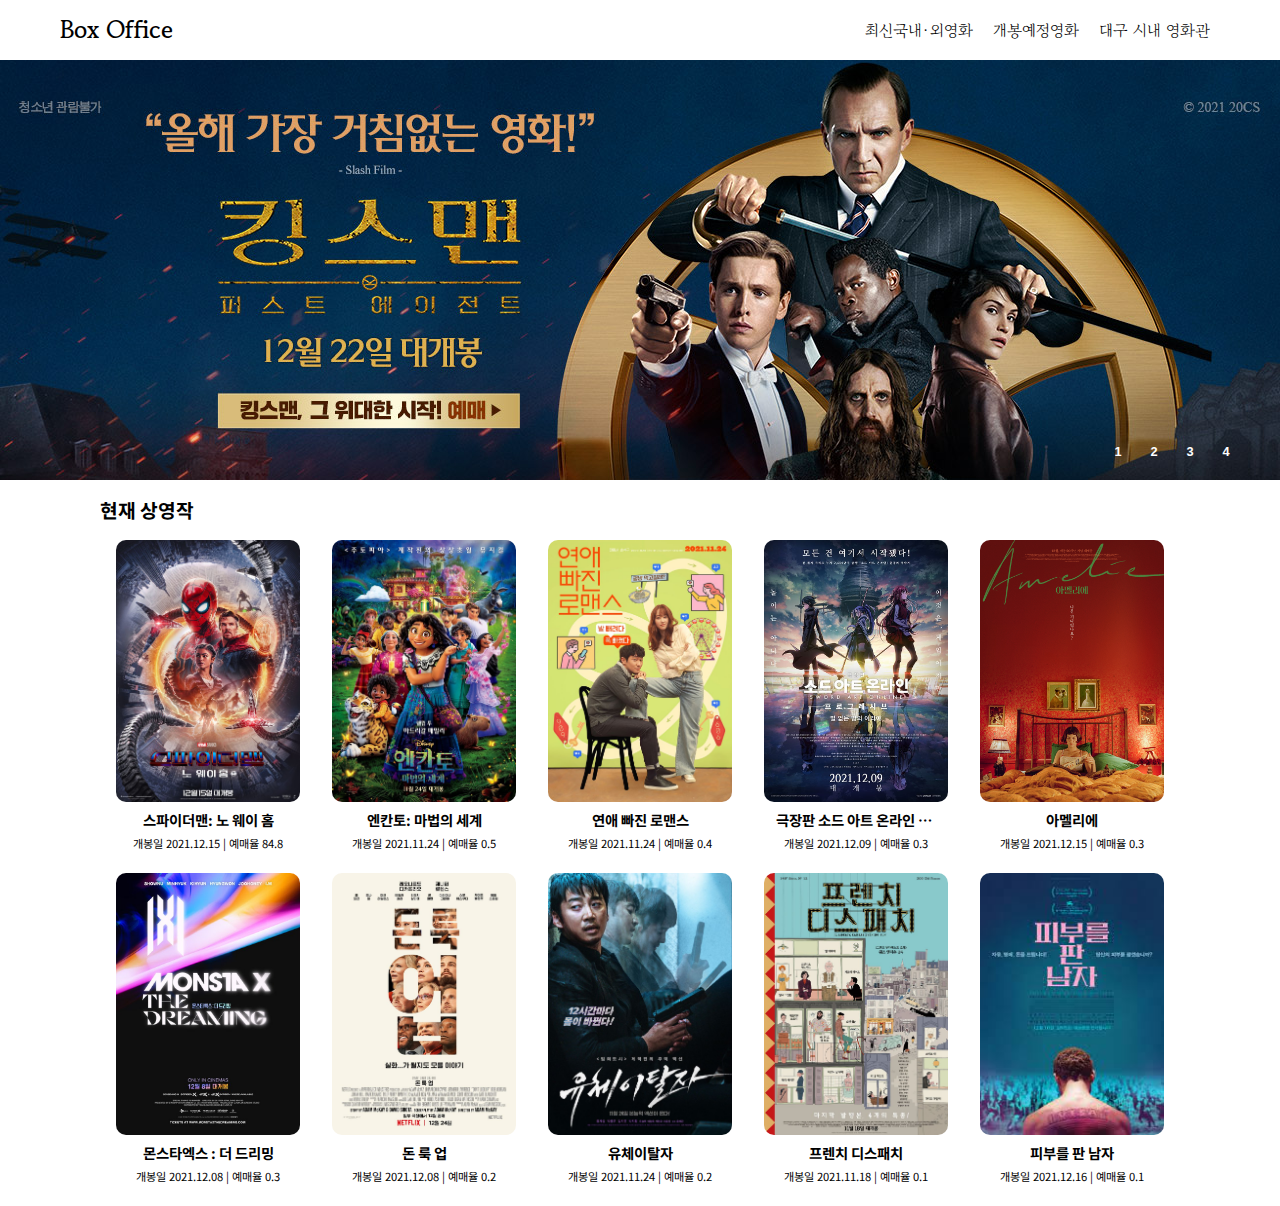
==== current_movie.html @ 6365423b "current_movie fix" ====
<!DOCTYPE html>
<html lang="en">
<head>
    <meta charset="UTF-8">
    <meta http-equiv="X-UA-Compatible" content="IE=edge">
    <meta name="viewport" content="width=device-width, initial-scale=1.0">
    <link rel="stylesheet" href="./res/css/reset.css">
    <link rel="stylesheet" href="./res/css/current_movie.css">
    <script src="./res/js/current_movie_change.js"></script>
    <title>최신국내·외영화</title>
    <script>
    </script>
</head>
<body onload="auto_scroll()">
    <header>
        <p><a href="index.html">Box Office</a></p>
        <ul>
            <li><a href="current_movie.html">최신국내·외영화</a></li>
            <li><a href="#">개봉예정영화</a></li>
            <li><a href="#">대구 시내 영화관</a></li>
        </ul>
    </header>
    <section>
        <div class="scrolling">
            <div>
                <button value="" class="button_check_status" onclick="change_movie_img(1)">1</button>
                <button value="" class="button_check_status" onclick="change_movie_img(2)">2</button>
                <button value="" class="button_check_status" onclick="change_movie_img(3)">3</button>
                <button value="" class="button_check_status" onclick="change_movie_img(4)">4</button>
            </div>
        </div>
        <p class="content_title">현재 상영작</p>
        <div class="content">
            
        </div>
    </section>
    <footer></footer>
</body>
</html>
---- res/css/current_movie.css ----
@import url('https://fonts.googleapis.com/css2?family=Noto+Sans+KR:wght@400;700&display=swap');
body{
    min-width: 1080px;
}
header {
    width: 1200px;
    height: 60px;
    display: flex;
    flex-direction: row;
    justify-content: space-between;
    align-items: center;
    margin: 0 auto;
}
header > p > a {
    font-size: 1.5em;
    font-weight: bold;
    text-decoration: none;
    color: black;
    margin-left: 20px;
}
header > p > a:hover {
    text-shadow: 3px 3px #ddd;
}
header > ul {
    font-size: 1.0em;
    display: flex;
    flex-direction: row;
    margin-right: 20px;
}
header > ul > li {
    padding: 0 10px 0;
}
header > ul > li > a {
    text-decoration: none;
    color: black;
}
header > ul > li > a:hover {
    text-shadow: 3px 3px #ddd;
}
.scrolling {
    width: 100%;
    height: 420px;
    background-color: black;
    background-image: url("./../img/movie1.jpg");
    background-size: cover;
    background-position: center;
    display: flex;
    flex-direction: row;
    justify-content: flex-end;
    align-items: flex-end;
}
.scrolling > div {
    margin: 0 3% 1% 0;
}
.scrolling > div > button {
    width: 25px;
    height: 25px;
    border-radius: 15px;
    margin: 3px;
    background: none;
    color: white;
    border: none;
    cursor: pointer;
    font-size: .8em;
    font-weight: bold;
    text-align: center;
}
.scrolling > div > button:hover{
    background: rgba(255,255,255,0.7);
    color: black;
}
.content_title {
    font-size: 1.2em;
    font-weight: bold;
    width: 1080px;
    margin: 0 auto;
    height: 60px;
    line-height: 60px;
    font-family: "Noto Sans KR", sans-serif;
}
.content {
    width: 1080px;
    margin: 0 auto;
}
.total_zone {
    width: 216px;
    display: inline-block;
}
.img_zone {
    text-align: center;
    position: relative;
}
.img_sty {
    width: 184px;
    height: 262px;
    border-radius: 10px;
    margin: 0 auto;
}
/* .btn_sty{
    visibility: hidden;
    position: absolute;
    top: 0;
    left: 16px;
} */
.hover_menu {
    visibility: hidden;
    width: 184px;
    height: 262px;
    border-radius: 10px;
    position: absolute;
    top: 0;
    left: 16px;
    background: black;
}
.data_zone {
    width: 160px;
    height: 60px;
    text-align: center;
    margin: 0 auto;
    font-family: "Noto Sans KR", sans-serif;
}
.data_zone > p:nth-child(1){
    height: 20px;
    font-size: 0.9em;
    font-weight: bold;
    margin-top: 10px;
    display: block;
    white-space: nowrap;
    overflow: hidden;
    text-overflow: ellipsis;
    font-family: "Noto Sans KR", sans-serif;
}
.data_zone > p:nth-child(2), .data_zone > p:nth-child(3){
    display: inline-block;
    font-size: 0.7em;
    font-family: "Noto Sans KR", sans-serif;
}
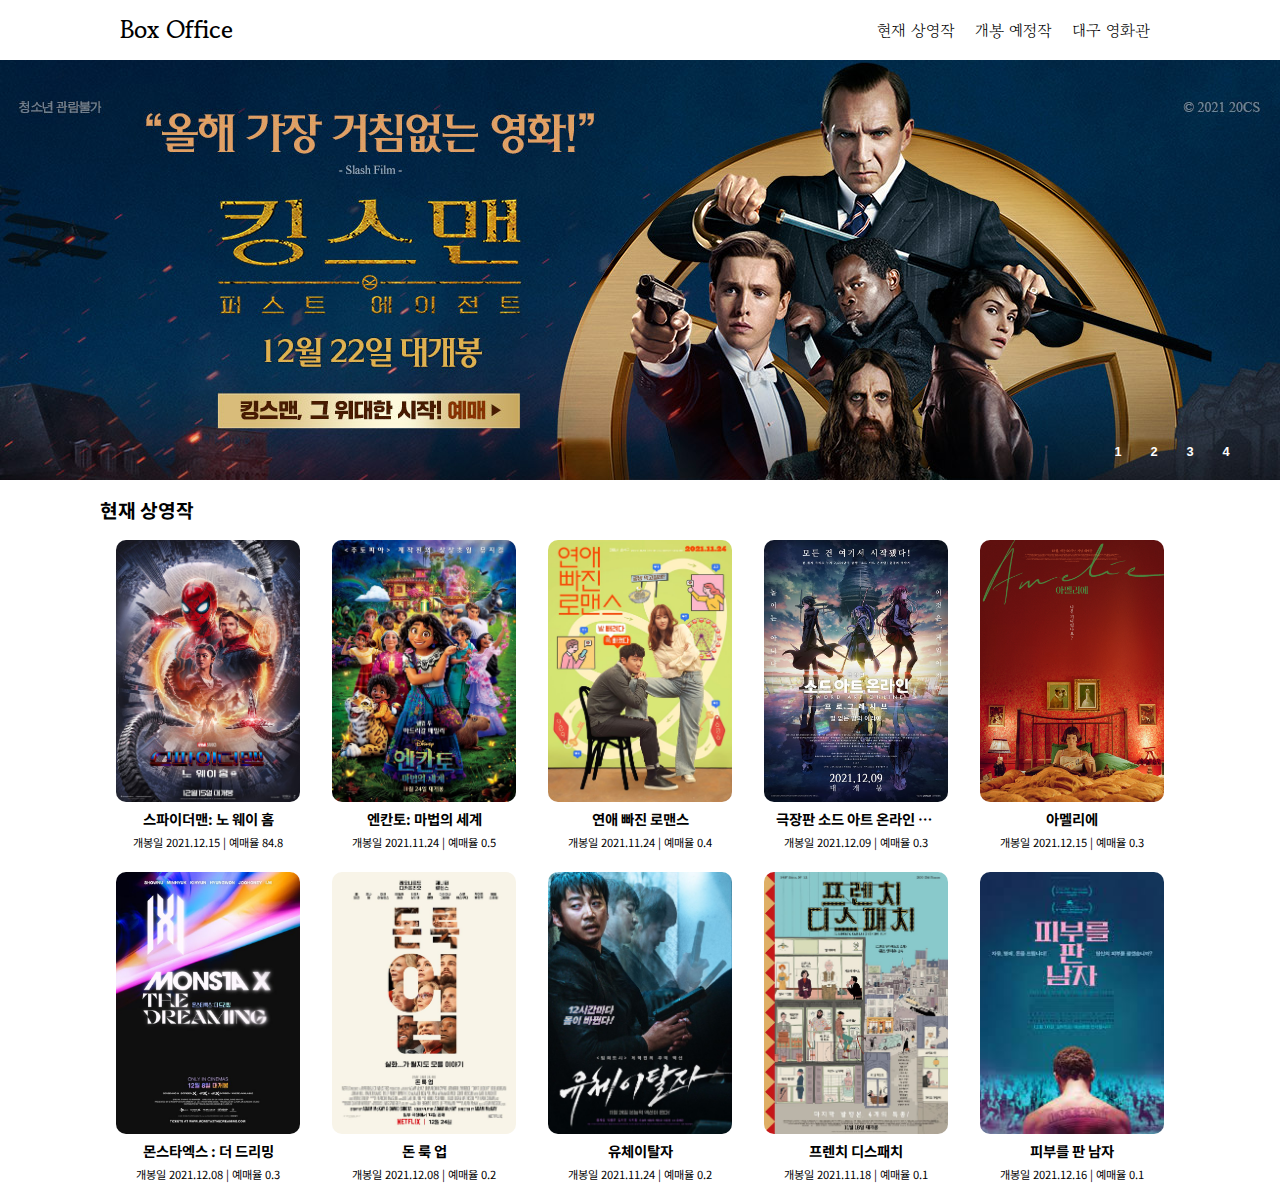
==== commit 0dba748a: "popup -> modal, daegu theater loaction" ====
--- a/current_movie.html
+++ b/current_movie.html
@@ -5,19 +5,20 @@
     <meta http-equiv="X-UA-Compatible" content="IE=edge">
     <meta name="viewport" content="width=device-width, initial-scale=1.0">
     <link rel="stylesheet" href="./res/css/reset.css">
+    <link rel="stylesheet" href="./res/css/header.css">
     <link rel="stylesheet" href="./res/css/current_movie.css">
+    <link rel='stylesheet' href='./res/css/detail_movie.css'>
+    <link rel="stylesheet" href="./res/css/scroll.css">
     <script src="./res/js/current_movie_change.js"></script>
     <title>최신국내·외영화</title>
-    <script>
-    </script>
 </head>
 <body onload="auto_scroll()">
     <header>
         <p><a href="index.html">Box Office</a></p>
         <ul>
-            <li><a href="current_movie.html">최신국내·외영화</a></li>
-            <li><a href="#">개봉예정영화</a></li>
-            <li><a href="#">대구 시내 영화관</a></li>
+            <li><a href="current_movie.html">현재 상영작</a></li>
+            <li><a href="#">개봉 예정작</a></li>
+            <li><a href="daegu_theater.html">대구 영화관</a></li>
         </ul>
     </header>
     <section>
@@ -33,6 +34,10 @@
         <div class="content">
             
         </div>
+        <div class="modal">
+            <div class="modal-content">
+            </div>
+        </div>
     </section>
     <footer></footer>
 </body>
--- a/res/css/header.css
+++ b/res/css/header.css
@@ -0,0 +1,35 @@
+header {
+    width: 1080px;
+    height: 60px;
+    display: flex;
+    flex-direction: row;
+    justify-content: space-between;
+    align-items: center;
+    margin: 0 auto;
+}
+header > p > a {
+    font-size: 1.5em;
+    font-weight: bold;
+    text-decoration: none;
+    color: black;
+    margin-left: 20px;
+}
+header > p > a:hover {
+    text-shadow: 3px 3px #ddd;
+}
+header > ul {
+    font-size: 1.0em;
+    display: flex;
+    flex-direction: row;
+    margin-right: 20px;
+}
+header > ul > li {
+    padding: 0 10px 0;
+}
+header > ul > li > a {
+    text-decoration: none;
+    color: black;
+}
+header > ul > li > a:hover {
+    text-shadow: 3px 3px #ddd;
+}--- a/res/css/current_movie.css
+++ b/res/css/current_movie.css
@@ -1,73 +1,6 @@
 @import url('https://fonts.googleapis.com/css2?family=Noto+Sans+KR:wght@400;700&display=swap');
 body{
     min-width: 1080px;
-}
-header {
-    width: 1200px;
-    height: 60px;
-    display: flex;
-    flex-direction: row;
-    justify-content: space-between;
-    align-items: center;
-    margin: 0 auto;
-}
-header > p > a {
-    font-size: 1.5em;
-    font-weight: bold;
-    text-decoration: none;
-    color: black;
-    margin-left: 20px;
-}
-header > p > a:hover {
-    text-shadow: 3px 3px #ddd;
-}
-header > ul {
-    font-size: 1.0em;
-    display: flex;
-    flex-direction: row;
-    margin-right: 20px;
-}
-header > ul > li {
-    padding: 0 10px 0;
-}
-header > ul > li > a {
-    text-decoration: none;
-    color: black;
-}
-header > ul > li > a:hover {
-    text-shadow: 3px 3px #ddd;
-}
-.scrolling {
-    width: 100%;
-    height: 420px;
-    background-color: black;
-    background-image: url("./../img/movie1.jpg");
-    background-size: cover;
-    background-position: center;
-    display: flex;
-    flex-direction: row;
-    justify-content: flex-end;
-    align-items: flex-end;
-}
-.scrolling > div {
-    margin: 0 3% 1% 0;
-}
-.scrolling > div > button {
-    width: 25px;
-    height: 25px;
-    border-radius: 15px;
-    margin: 3px;
-    background: none;
-    color: white;
-    border: none;
-    cursor: pointer;
-    font-size: .8em;
-    font-weight: bold;
-    text-align: center;
-}
-.scrolling > div > button:hover{
-    background: rgba(255,255,255,0.7);
-    color: black;
 }
 .content_title {
     font-size: 1.2em;
@@ -87,6 +20,9 @@
     display: inline-block;
 }
 .img_zone {
+    width: 184px;
+    height: 262px;
+    margin: 0 auto;
     text-align: center;
     position: relative;
 }
@@ -96,12 +32,21 @@
     border-radius: 10px;
     margin: 0 auto;
 }
-/* .btn_sty{
-    visibility: hidden;
-    position: absolute;
-    top: 0;
-    left: 16px;
-} */
+.btn_sty{
+    border: 2px solid white;
+    color: white;
+    font-size: .9em;
+    background: none;
+    border-radius: 5px;
+    width: 140px;
+    height: 30px;
+    font-weight: bold;
+    cursor: pointer;
+}
+.btn_sty:hover{
+    background: white;
+    color: black;
+}
 .hover_menu {
     visibility: hidden;
     width: 184px;
@@ -109,8 +54,10 @@
     border-radius: 10px;
     position: absolute;
     top: 0;
-    left: 16px;
-    background: black;
+    background: rgba(0,0,0,0.8);
+    display: flex;
+    align-items: center;
+    justify-content: center;
 }
 .data_zone {
     width: 160px;
--- a/res/css/detail_movie.css
+++ b/res/css/detail_movie.css
@@ -0,0 +1,52 @@
+.modal {
+    visibility: hidden;
+    position: fixed;
+    z-index: 1; 
+    padding-top: 100px; 
+    left: 0;
+    top: 0;
+    width: 100%; 
+    height: 100%; 
+    overflow: auto;  
+    background-color: rgba(0,0,0,0.4); 
+  }
+  
+.modal-content {
+    background-color: white;
+    margin: auto;
+    padding: 15px;
+    border: 1px solid #888;
+    width: 600px;
+}
+.modal_article{
+    display: flex;
+    flex-wrap: wrap;
+    flex-direction: row;
+}
+.modal_img_zone{
+    width: 184px;
+    height: 262px;
+    margin-bottom: 15px;
+}
+.modal_movie_data{
+    flex: 1;
+    margin: 0 0 15px 15px;
+    display: flex;
+    flex-direction: column;
+    justify-content: flex-start;
+}
+.modal_movie_data > p{
+    font-family: "Noto Sans KR", sans-serif;
+}
+.modal_movie_data > p:nth-child(1){
+    font-size: 2em;
+    font-weight: bold;
+}
+.modal_movie_data > p:nth-child(2){
+    font-size: 1.2em;
+    margin-bottom: 10px;
+}
+.modal_movie_data > p:not(.modal_movie_data > p:nth-child(1)):not(.modal_movie_data > p:nth-child(2)){
+    font-size: .8em;
+    margin: 3px;
+}--- a/res/css/scroll.css
+++ b/res/css/scroll.css
@@ -0,0 +1,41 @@
+@media screen and (max-width: 1080px) {
+    .scrolling{
+        width: 1080px;
+    }
+}
+@media screen and (min-width: 1080px){
+    .scrolling{
+        width: 100%;
+    }
+}
+.scrolling {
+    height: 420px;
+    background-color: black;
+    background-image: url("./../img/movie1.jpg");
+    background-size: cover;
+    background-position: center;
+    display: flex;
+    flex-direction: row;
+    justify-content: flex-end;
+    align-items: flex-end;
+}
+.scrolling > div {
+    margin: 0 3% 1% 0;
+}
+.scrolling > div > button {
+    width: 25px;
+    height: 25px;
+    border-radius: 15px;
+    margin: 3px;
+    background: none;
+    color: white;
+    border: none;
+    cursor: pointer;
+    font-size: .8em;
+    font-weight: bold;
+    text-align: center;
+}
+.scrolling > div > button:hover{
+    background: rgba(255,255,255,0.7);
+    color: black;
+}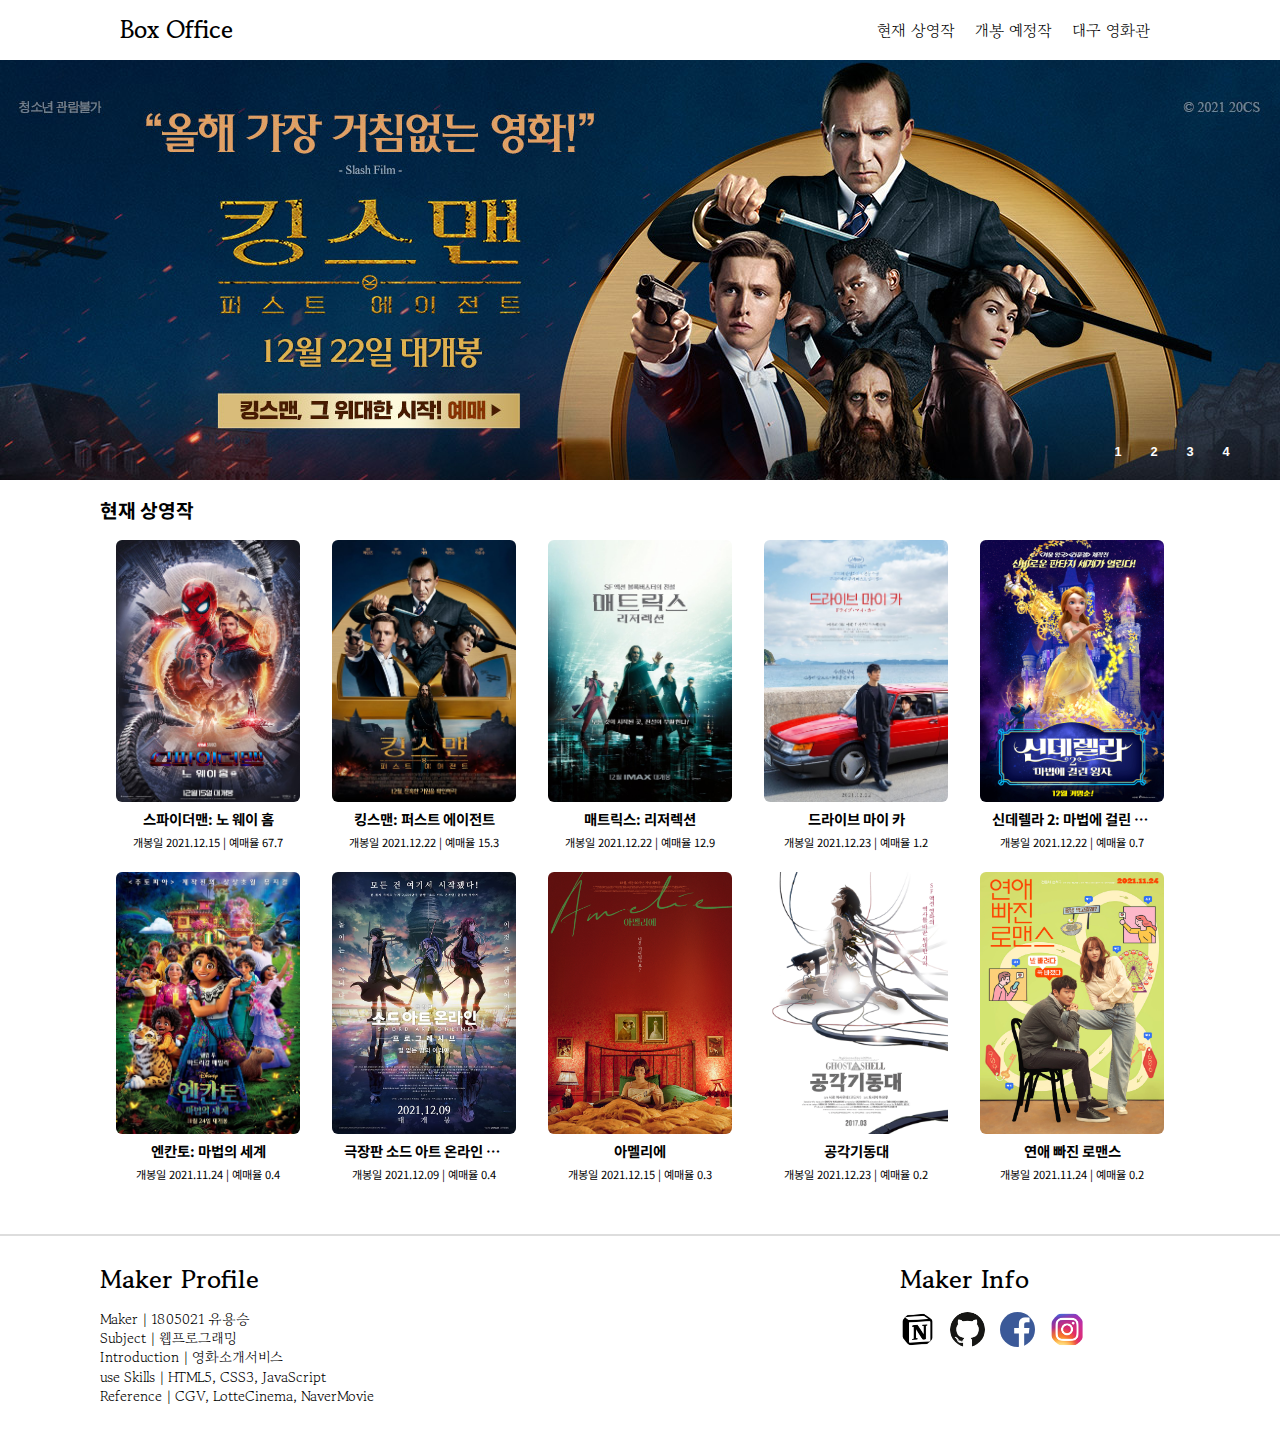
==== commit 2fdb6d39: "project finish" ====
--- a/current_movie.html
+++ b/current_movie.html
@@ -9,15 +9,16 @@
     <link rel="stylesheet" href="./res/css/current_movie.css">
     <link rel='stylesheet' href='./res/css/detail_movie.css'>
     <link rel="stylesheet" href="./res/css/scroll.css">
+    <link rel="stylesheet" href="./res/css/footer.css">
     <script src="./res/js/current_movie_change.js"></script>
-    <title>최신국내·외영화</title>
+    <title>현재 상영작</title>
 </head>
 <body onload="auto_scroll()">
     <header>
         <p><a href="index.html">Box Office</a></p>
         <ul>
             <li><a href="current_movie.html">현재 상영작</a></li>
-            <li><a href="#">개봉 예정작</a></li>
+            <li><a href="planed_movie.html">개봉 예정작</a></li>
             <li><a href="daegu_theater.html">대구 영화관</a></li>
         </ul>
     </header>
@@ -39,6 +40,24 @@
             </div>
         </div>
     </section>
-    <footer></footer>
+    <footer>
+        <div>
+            <div class="footer_content">
+                <p class="footer_sub_subject">Maker Profile</p>
+                <p>Maker | 1805021 유용승</p>
+                <p>Subject | 웹프로그래밍</p>
+                <p>Introduction | 영화소개서비스</p>
+                <p>use Skills | HTML5, CSS3, JavaScript</p>
+                <p>Reference | CGV, LotteCinema, NaverMovie</p>
+            </div>
+            <div class="footer_link">
+                <p class="footer_sub_subject">Maker Info</p>
+                <a href="#" target="_black"><img src="./res/img/footer_img1.png" class="footerImg"></a>
+                <a href="https://www.github.com/dydtmd6801" target="_black"><img src="./res/img/footer_img2.png" class="footerImg"></a>
+                <a href="#" target="_black"><img src="./res/img/footer_img3.png" class="footerImg"></a>
+                <a href="#" target="_black"><img src="./res/img/footer_img4.png" class="footerImg"></a>
+            </div>
+        </div>
+    </footer>
 </body>
 </html>--- a/res/css/current_movie.css
+++ b/res/css/current_movie.css
@@ -29,7 +29,7 @@
 .img_sty {
     width: 184px;
     height: 262px;
-    border-radius: 10px;
+    border-radius: 6px;
     margin: 0 auto;
 }
 .btn_sty{
@@ -54,7 +54,7 @@
     border-radius: 10px;
     position: absolute;
     top: 0;
-    background: rgba(0,0,0,0.8);
+    background: rgba(0,0,0,0.7);
     display: flex;
     align-items: center;
     justify-content: center;
--- a/res/css/detail_movie.css
+++ b/res/css/detail_movie.css
@@ -2,35 +2,41 @@
     visibility: hidden;
     position: fixed;
     z-index: 1; 
-    padding-top: 100px; 
+    padding-top: 50px; 
     left: 0;
     top: 0;
     width: 100%; 
     height: 100%; 
-    overflow: auto;  
+    overflow: auto;
     background-color: rgba(0,0,0,0.4); 
   }
   
 .modal-content {
     background-color: white;
+    border-radius: 6px;
     margin: auto;
-    padding: 15px;
+    padding: 20px;
     border: 1px solid #888;
     width: 600px;
 }
 .modal_article{
     display: flex;
     flex-wrap: wrap;
+    flex-direction: column;
+}
+.modal_article > div{
+    display: flex;
     flex-direction: row;
+    flex-wrap: wrap;
 }
 .modal_img_zone{
     width: 184px;
     height: 262px;
-    margin-bottom: 15px;
+    margin-bottom: 20px;
 }
 .modal_movie_data{
     flex: 1;
-    margin: 0 0 15px 15px;
+    margin: 0 0 20px 20px;
     display: flex;
     flex-direction: column;
     justify-content: flex-start;
@@ -43,10 +49,42 @@
     font-weight: bold;
 }
 .modal_movie_data > p:nth-child(2){
-    font-size: 1.2em;
+    font-size: 1.0em;
     margin-bottom: 10px;
+    color: #666666;
 }
 .modal_movie_data > p:not(.modal_movie_data > p:nth-child(1)):not(.modal_movie_data > p:nth-child(2)){
     font-size: .8em;
     margin: 3px;
+}
+.modal_movie_data > p:last-child{
+    line-height: 20px;
+}
+.modal_summary > p{
+    font-size: 0.9em;
+    font-family: "Noto Sans KR", sans-serif;
+}
+.partition_bar{
+    width: 100%;
+    height: 1px;
+    background: gray;
+    margin: 10px 0;
+}
+#sub_title{
+    font-size: 1.1em;
+    font-weight: bold;
+}
+.modal_article > button {
+    background: white;
+    border: 1px solid black;
+    font-size: 0.8em;
+    font-weight: bold;
+    font-family: "Noto Sans KR", sans-serif;
+    border-radius: 3px;
+    padding: 10px 0;
+    cursor: pointer;
+}
+.modal_article > button:hover{
+    background: black;
+    color: white;
 }--- a/res/css/footer.css
+++ b/res/css/footer.css
@@ -0,0 +1,36 @@
+footer{
+    height: 200px;
+    width: 100%;
+    background: white;
+    border-top: 2px solid #ddd;
+    margin-top: 30px;
+}
+footer > div {
+    width: 1080px;
+    display: flex;
+    flex-direction: row;
+    justify-content: space-evenly;
+    margin: 0 auto;
+    padding: 30px 0 0 0;
+}
+.footer_content{
+    width: 800px;
+}
+.footer_content > p:not(.footer_sub_subject){
+    font-size: 0.9em;
+    margin-bottom: 5px;
+}
+.footer_link {
+    width: 280px;
+}
+.footer_sub_subject {
+    font-size: 1.6em;
+    font-weight: bold;
+    margin-bottom: 20px;
+}
+.footerImg {
+    width: 35px;
+    height: 35px;
+    margin: 0 10px 10px 0;
+    border-radius: 40px;
+}